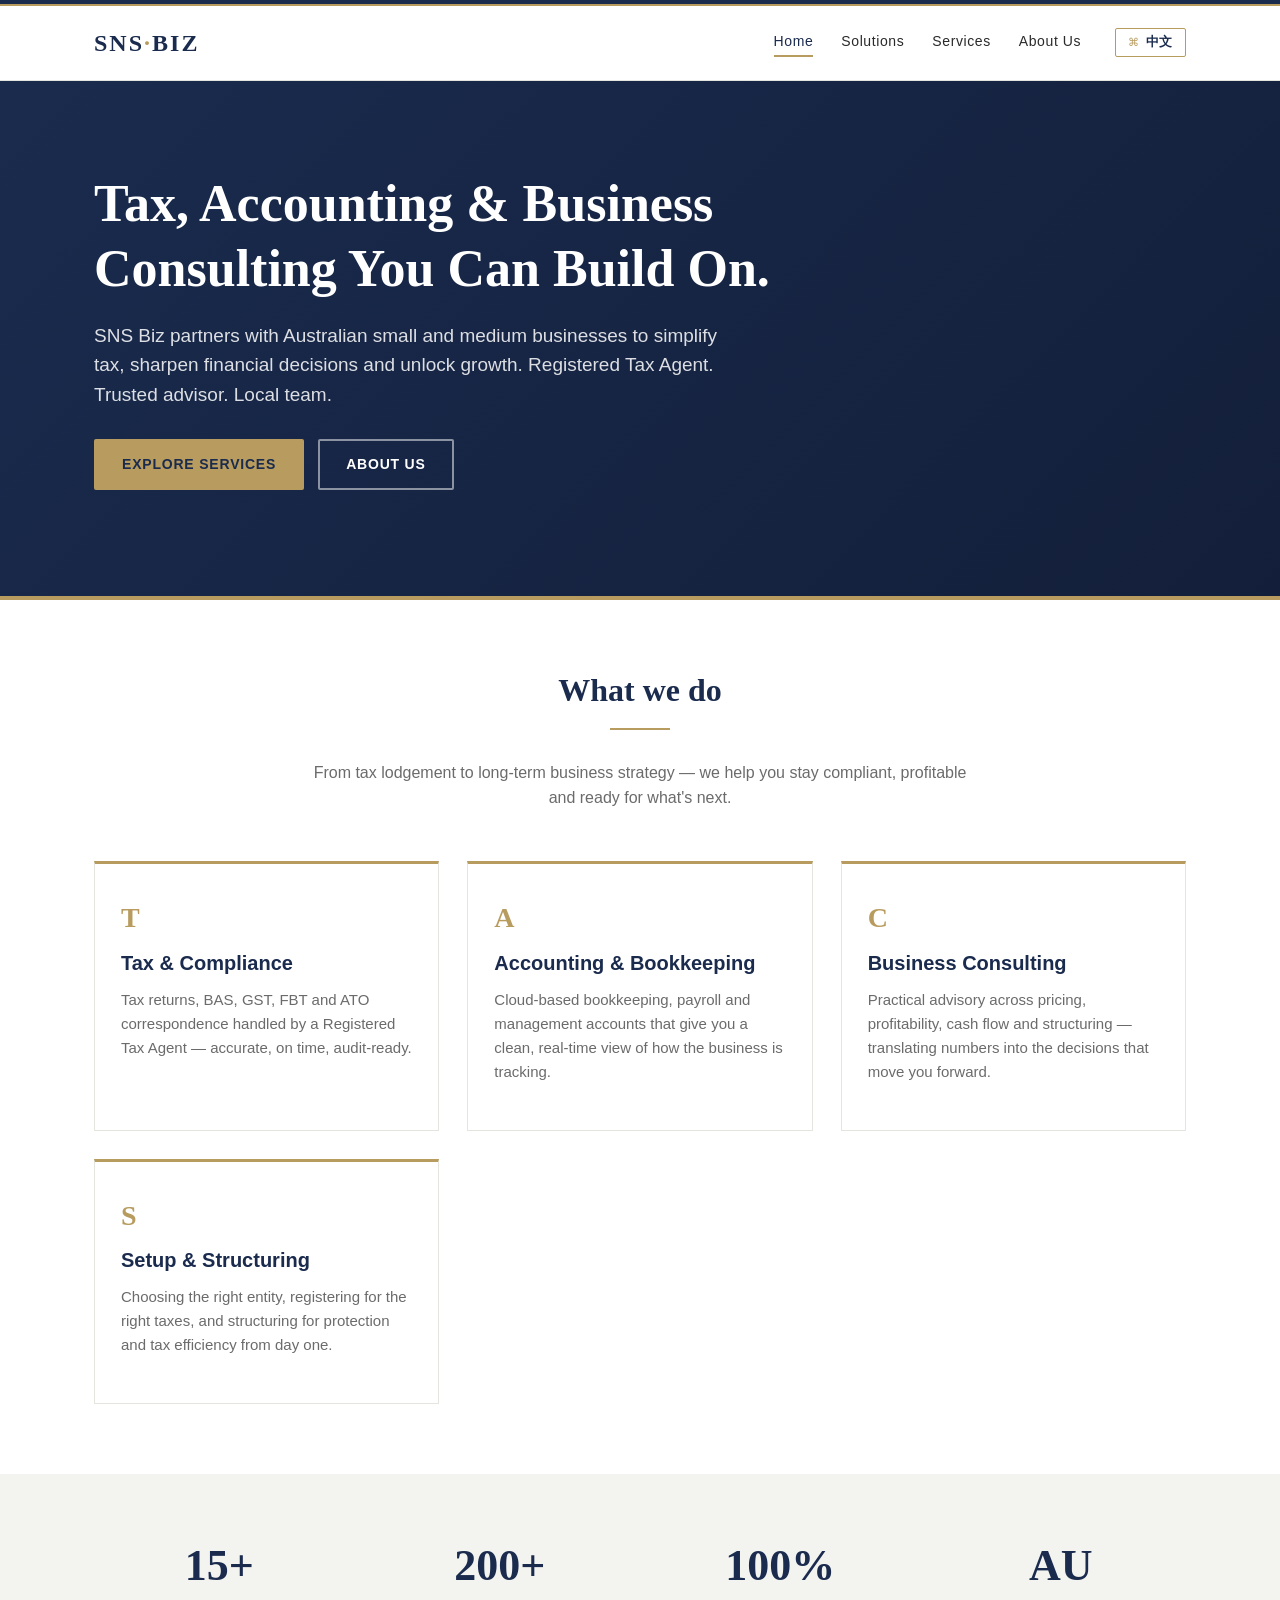
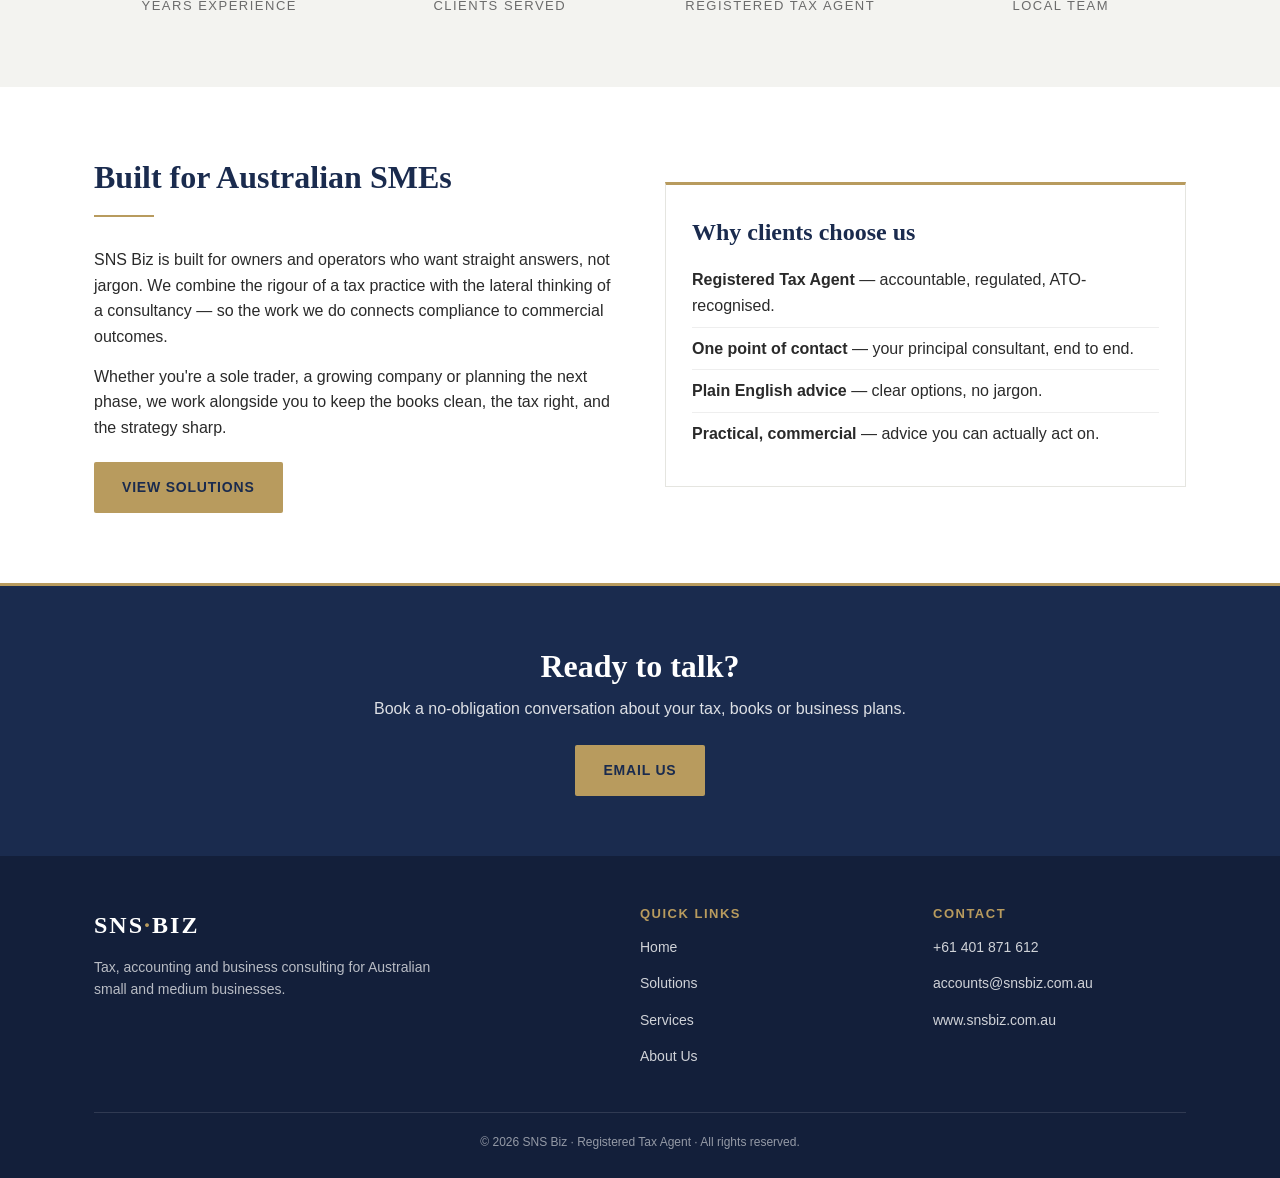
==== index.html @ d444dbba "Add files via upload" ====
<!DOCTYPE html>
<html lang="en">
<head>
<meta charset="UTF-8">
<meta name="viewport" content="width=device-width, initial-scale=1.0">
<title data-i18n-title="home.title">SNS Biz — Tax & Business Consulting</title>
<meta name="description" content="SNS Biz delivers tax, accounting and business consulting services to Australian small and medium businesses.">
<link rel="stylesheet" href="styles.css">
</head>
<body>

<header class="site-header">
  <div class="container">
    <a href="index.html" class="brand">SNS<span class="dot">·</span>BIZ</a>
    <nav>
      <ul>
        <li><a href="index.html" class="active" data-i18n="nav.home">Home</a></li>
        <li><a href="solutions.html" data-i18n="nav.solutions">Solutions</a></li>
        <li><a href="services.html" data-i18n="nav.services">Services</a></li>
        <li><a href="about.html" data-i18n="nav.about">About Us</a></li>
        <li class="lang-item"><button type="button" class="lang-toggle" data-i18n="lang.toggle">中文</button></li>
      </ul>
    </nav>
  </div>
</header>

<section class="hero">
  <div class="container">
    <h1 data-i18n="home.hero.h1">Tax, Accounting &amp; Business Consulting You Can Build On.</h1>
    <p class="lede" data-i18n="home.hero.lede">SNS Biz partners with Australian small and medium businesses to simplify tax, sharpen financial decisions and unlock growth. Registered Tax Agent. Trusted advisor. Local team.</p>
    <div class="actions">
      <a href="services.html" class="btn btn-primary" data-i18n="home.hero.btn1">Explore Services</a>
      <a href="about.html" class="btn btn-outline" data-i18n="home.hero.btn2">About Us</a>
    </div>
  </div>
</section>

<section>
  <div class="container">
    <h2 class="section-title" data-i18n="home.what.title">What we do</h2>
    <div class="section-divider"></div>
    <p class="section-sub" data-i18n="home.what.sub">From tax lodgement to long-term business strategy — we help you stay compliant, profitable and ready for what's next.</p>

    <div class="cards">
      <div class="card">
        <div class="icon">T</div>
        <h3 data-i18n="home.card1.title">Tax &amp; Compliance</h3>
        <p data-i18n="home.card1.body">Tax returns, BAS, GST, FBT and ATO correspondence handled by a Registered Tax Agent — accurate, on time, audit-ready.</p>
      </div>
      <div class="card">
        <div class="icon">A</div>
        <h3 data-i18n="home.card2.title">Accounting &amp; Bookkeeping</h3>
        <p data-i18n="home.card2.body">Cloud-based bookkeeping, payroll and management accounts that give you a clean, real-time view of how the business is tracking.</p>
      </div>
      <div class="card">
        <div class="icon">C</div>
        <h3 data-i18n="home.card3.title">Business Consulting</h3>
        <p data-i18n="home.card3.body">Practical advisory across pricing, profitability, cash flow and structuring — translating numbers into the decisions that move you forward.</p>
      </div>
      <div class="card">
        <div class="icon">S</div>
        <h3 data-i18n="home.card4.title">Setup &amp; Structuring</h3>
        <p data-i18n="home.card4.body">Choosing the right entity, registering for the right taxes, and structuring for protection and tax efficiency from day one.</p>
      </div>
    </div>
  </div>
</section>

<section class="stats">
  <div class="container">
    <div class="row">
      <div class="stat"><div class="num">15+</div><span class="label" data-i18n="home.stats.years">Years Experience</span></div>
      <div class="stat"><div class="num">200+</div><span class="label" data-i18n="home.stats.clients">Clients Served</span></div>
      <div class="stat"><div class="num">100%</div><span class="label" data-i18n="home.stats.agent">Registered Tax Agent</span></div>
      <div class="stat"><div class="num">AU</div><span class="label" data-i18n="home.stats.local">Local Team</span></div>
    </div>
  </div>
</section>

<section>
  <div class="container two-col">
    <div>
      <h2 data-i18n="home.builtfor.title">Built for Australian SMEs</h2>
      <div class="section-divider" style="margin-left:0;margin-right:auto"></div>
      <p data-i18n="home.builtfor.body">SNS Biz is built for owners and operators who want straight answers, not jargon. We combine the rigour of a tax practice with the lateral thinking of a consultancy — so the work we do connects compliance to commercial outcomes.</p>
      <p data-i18n="home.builtfor.body2">Whether you're a sole trader, a growing company or planning the next phase, we work alongside you to keep the books clean, the tax right, and the strategy sharp.</p>
      <a href="solutions.html" class="btn btn-primary" style="margin-top:8px" data-i18n="home.builtfor.btn">View Solutions</a>
    </div>
    <div>
      <div class="card" style="border-top-color: var(--gold)">
        <h3 style="font-family:'Times New Roman',Georgia,serif;font-size:24px;color:var(--navy)" data-i18n="home.why.title">Why clients choose us</h3>
        <ul style="list-style:none;padding:0;margin-top:12px">
          <li style="padding:8px 0;border-bottom:1px solid #eee" data-i18n="home.why.li1"><strong>Registered Tax Agent</strong> — accountable, regulated, ATO-recognised.</li>
          <li style="padding:8px 0;border-bottom:1px solid #eee" data-i18n="home.why.li2"><strong>One point of contact</strong> — your principal consultant, end to end.</li>
          <li style="padding:8px 0;border-bottom:1px solid #eee" data-i18n="home.why.li3"><strong>Plain English advice</strong> — clear options, no jargon.</li>
          <li style="padding:8px 0" data-i18n="home.why.li4"><strong>Practical, commercial</strong> — advice you can actually act on.</li>
        </ul>
      </div>
    </div>
  </div>
</section>

<section class="cta">
  <div class="container">
    <h2 data-i18n="home.cta.title">Ready to talk?</h2>
    <p data-i18n="home.cta.body">Book a no-obligation conversation about your tax, books or business plans.</p>
    <a href="mailto:accounts@snsbiz.com.au" class="btn btn-primary" data-i18n="home.cta.btn">Email Us</a>
  </div>
</section>

<footer>
  <div class="container">
    <div class="row">
      <div>
        <span class="brand">SNS<span style="color:var(--gold)">·</span>BIZ</span>
        <p style="color:rgba(255,255,255,0.7);font-size:14px;max-width:340px" data-i18n="footer.about">Tax, accounting and business consulting for Australian small and medium businesses.</p>
      </div>
      <div>
        <h4 data-i18n="footer.quicklinks">Quick Links</h4>
        <p><a href="index.html" data-i18n="nav.home">Home</a></p>
        <p><a href="solutions.html" data-i18n="nav.solutions">Solutions</a></p>
        <p><a href="services.html" data-i18n="nav.services">Services</a></p>
        <p><a href="about.html" data-i18n="nav.about">About Us</a></p>
      </div>
      <div>
        <h4 data-i18n="footer.contact">Contact</h4>
        <p><a href="tel:+61401871612">+61 401 871 612</a></p>
        <p><a href="mailto:accounts@snsbiz.com.au">accounts@snsbiz.com.au</a></p>
        <p><a href="https://www.snsbiz.com.au">www.snsbiz.com.au</a></p>
      </div>
    </div>
    <div class="legal" data-i18n="footer.legal">© <span id="year"></span> SNS Biz · Registered Tax Agent · All rights reserved.</div>
  </div>
</footer>
<script src="i18n.js"></script>

</body>
</html>
---- styles.css ----
/* SNS Biz — shared styles */
:root {
  --navy: #1a2b4e;
  --navy-dark: #131f3a;
  --gold: #b89b5e;
  --gold-light: #d4ba81;
  --body: #2a2a2a;
  --grey: #6b6b6b;
  --grey-light: #f3f3f0;
  --white: #ffffff;
  --max-width: 1140px;
}

* { box-sizing: border-box; margin: 0; padding: 0; }

html { scroll-behavior: smooth; }
body {
  font-family: 'Helvetica Neue', Helvetica, Arial, sans-serif;
  color: var(--body);
  line-height: 1.6;
  background: var(--white);
}

a { color: var(--navy); text-decoration: none; transition: color 0.2s; }
a:hover { color: var(--gold); }

img { max-width: 100%; display: block; }

h1, h2, h3, h4 {
  font-family: 'Times New Roman', Georgia, serif;
  color: var(--navy);
  font-weight: 700;
  line-height: 1.25;
}

h1 { font-size: 44px; margin-bottom: 16px; }
h2 { font-size: 32px; margin-bottom: 14px; }
h3 { font-size: 20px; margin-bottom: 10px; font-family: 'Helvetica Neue', Helvetica, Arial, sans-serif; }
h4 { font-size: 16px; margin-bottom: 8px; font-family: 'Helvetica Neue', Helvetica, Arial, sans-serif; }

p { margin-bottom: 14px; color: var(--body); }

.container { max-width: var(--max-width); margin: 0 auto; padding: 0 24px; }

/* ===== Header ===== */
.site-header {
  background: var(--white);
  border-top: 4px solid var(--navy);
  border-bottom: 1px solid #e5e5e0;
  position: sticky;
  top: 0;
  z-index: 100;
}
.site-header::before {
  content: '';
  display: block;
  height: 1.5px;
  background: var(--gold);
}
.site-header .container {
  display: flex;
  justify-content: space-between;
  align-items: center;
  padding-top: 18px;
  padding-bottom: 18px;
}
.brand {
  font-family: 'Times New Roman', Georgia, serif;
  font-size: 24px;
  font-weight: 700;
  color: var(--navy);
  letter-spacing: 2px;
  text-transform: uppercase;
}
.brand .dot { color: var(--gold); }
nav ul { list-style: none; display: flex; gap: 28px; }
nav a {
  color: var(--body);
  font-size: 14px;
  font-weight: 500;
  letter-spacing: 0.6px;
  padding: 6px 0;
  border-bottom: 2px solid transparent;
}
nav a:hover, nav a.active {
  color: var(--navy);
  border-bottom-color: var(--gold);
}

/* Language toggle button */
.lang-toggle {
  display: inline-flex;
  align-items: center;
  gap: 6px;
  padding: 5px 12px;
  font-size: 12.5px;
  font-weight: 600;
  letter-spacing: 0.6px;
  color: var(--navy);
  background: transparent;
  border: 1px solid var(--gold);
  border-radius: 2px;
  cursor: pointer;
  transition: background 0.2s, color 0.2s;
  font-family: inherit;
}
.lang-toggle::before {
  content: '⌘';
  font-size: 11px;
  color: var(--gold);
  font-weight: 400;
}
.lang-toggle:hover {
  background: var(--gold);
  color: var(--navy);
}
.lang-toggle:hover::before { color: var(--navy); }
nav ul li.lang-item { margin-left: 6px; }

/* Chinese typography overrides */
body[data-lang="zh"] {
  font-family: 'PingFang SC', 'Hiragino Sans GB', 'Microsoft YaHei', '微软雅黑',
               'Source Han Sans CN', 'Noto Sans SC', sans-serif;
}
body[data-lang="zh"] h1,
body[data-lang="zh"] h2,
body[data-lang="zh"] h3,
body[data-lang="zh"] h4,
body[data-lang="zh"] .brand,
body[data-lang="zh"] .stat .num,
body[data-lang="zh"] .team-card h3,
body[data-lang="zh"] .svc-row h3 {
  font-family: 'PingFang SC', 'Hiragino Sans GB', 'Microsoft YaHei', '微软雅黑',
               'Source Han Sans CN', 'Noto Sans SC', sans-serif;
  letter-spacing: 1px;
}
body[data-lang="zh"] .brand { letter-spacing: 3px; }
body[data-lang="zh"] nav a { letter-spacing: 0.4px; }
body[data-lang="zh"] .btn { letter-spacing: 1px; }
body[data-lang="zh"] .hero h1 { font-size: 44px; }
body[data-lang="zh"] .stat .label { letter-spacing: 0.6px; }

/* ===== Hero / Page Header ===== */
.hero {
  background: linear-gradient(135deg, var(--navy) 0%, var(--navy-dark) 100%);
  color: var(--white);
  padding: 90px 0 110px;
  position: relative;
  overflow: hidden;
}
.hero::after {
  content: '';
  position: absolute;
  bottom: 0; left: 0; right: 0;
  height: 4px;
  background: var(--gold);
}
.hero h1 {
  color: var(--white);
  font-size: 52px;
  max-width: 720px;
  margin-bottom: 20px;
}
.hero .lede {
  font-size: 19px;
  color: rgba(255,255,255,0.85);
  max-width: 640px;
  margin-bottom: 30px;
  line-height: 1.55;
}
.hero .actions { display: flex; gap: 14px; flex-wrap: wrap; }

.page-header {
  background: var(--grey-light);
  padding: 60px 0 50px;
  border-bottom: 3px solid var(--gold);
}
.page-header h1 { margin-bottom: 8px; }
.page-header p { color: var(--grey); font-size: 17px; max-width: 720px; }

/* ===== Buttons ===== */
.btn {
  display: inline-block;
  padding: 12px 26px;
  font-size: 14px;
  font-weight: 600;
  letter-spacing: 0.8px;
  text-transform: uppercase;
  border: 2px solid transparent;
  border-radius: 2px;
  transition: all 0.2s;
  cursor: pointer;
}
.btn-primary { background: var(--gold); color: var(--navy); }
.btn-primary:hover { background: var(--gold-light); color: var(--navy); }
.btn-outline { background: transparent; color: var(--white); border-color: rgba(255,255,255,0.5); }
.btn-outline:hover { border-color: var(--gold); color: var(--gold); }

/* ===== Sections ===== */
section { padding: 70px 0; }
.section-title {
  text-align: center;
  margin-bottom: 14px;
}
.section-sub {
  text-align: center;
  color: var(--grey);
  max-width: 680px;
  margin: 0 auto 50px;
  font-size: 16px;
}
.section-divider {
  width: 60px;
  height: 2px;
  background: var(--gold);
  margin: 18px auto 30px;
}

/* ===== Cards ===== */
.cards {
  display: grid;
  grid-template-columns: repeat(auto-fit, minmax(260px, 1fr));
  gap: 28px;
}
.card {
  background: var(--white);
  border: 1px solid #e5e5e0;
  border-top: 3px solid var(--gold);
  padding: 32px 26px;
  transition: transform 0.2s, box-shadow 0.2s;
}
.card:hover {
  transform: translateY(-3px);
  box-shadow: 0 12px 28px rgba(20,35,70,0.10);
}
.card .icon {
  font-family: 'Times New Roman', Georgia, serif;
  color: var(--gold);
  font-size: 28px;
  font-weight: 700;
  margin-bottom: 10px;
}
.card h3 { color: var(--navy); margin-bottom: 12px; }
.card p { color: var(--grey); font-size: 15px; }

/* ===== Two-column ===== */
.two-col {
  display: grid;
  grid-template-columns: 1fr 1fr;
  gap: 50px;
  align-items: center;
}
@media (max-width: 768px) {
  .two-col { grid-template-columns: 1fr; }
}

/* ===== Stats / strip ===== */
.stats {
  background: var(--grey-light);
}
.stats .row {
  display: grid;
  grid-template-columns: repeat(auto-fit, minmax(180px, 1fr));
  gap: 30px;
  text-align: center;
}
.stat .num {
  font-family: 'Times New Roman', Georgia, serif;
  font-size: 44px;
  color: var(--navy);
  font-weight: 700;
  line-height: 1;
}
.stat .label {
  display: block;
  color: var(--grey);
  font-size: 13px;
  letter-spacing: 1.5px;
  text-transform: uppercase;
  margin-top: 8px;
}

/* ===== Service list (Services page) ===== */
.svc-row {
  display: grid;
  grid-template-columns: 220px 1fr;
  gap: 40px;
  padding: 36px 0;
  border-bottom: 1px solid #e5e5e0;
}
.svc-row:last-child { border-bottom: none; }
.svc-row h3 {
  font-family: 'Times New Roman', Georgia, serif;
  color: var(--navy);
  font-size: 22px;
  position: relative;
  padding-left: 14px;
}
.svc-row h3::before {
  content: '';
  position: absolute;
  left: 0; top: 6px; bottom: 6px;
  width: 3px;
  background: var(--gold);
}
.svc-row ul { list-style: none; padding-left: 0; }
.svc-row li {
  position: relative;
  padding-left: 22px;
  margin-bottom: 8px;
  color: var(--body);
  font-size: 15px;
}
.svc-row li::before {
  content: '·';
  position: absolute;
  left: 6px; top: -3px;
  color: var(--gold);
  font-size: 22px;
  line-height: 1;
}
@media (max-width: 768px) {
  .svc-row { grid-template-columns: 1fr; gap: 14px; }
}

/* ===== About page ===== */
.team-card {
  background: var(--white);
  border: 1px solid #e5e5e0;
  border-left: 4px solid var(--gold);
  padding: 30px;
  max-width: 560px;
}
.team-card .role {
  color: var(--gold);
  font-size: 13px;
  letter-spacing: 1.5px;
  text-transform: uppercase;
  margin-bottom: 6px;
}
.team-card h3 {
  font-family: 'Times New Roman', Georgia, serif;
  font-size: 26px;
  color: var(--navy);
  margin-bottom: 14px;
}

/* ===== CTA strip ===== */
.cta {
  background: var(--navy);
  color: var(--white);
  text-align: center;
  padding: 60px 0;
  border-top: 3px solid var(--gold);
}
.cta h2 { color: var(--white); margin-bottom: 10px; }
.cta p { color: rgba(255,255,255,0.85); margin-bottom: 24px; }

/* ===== Footer ===== */
footer {
  background: var(--navy-dark);
  color: rgba(255,255,255,0.75);
  padding: 50px 0 26px;
  font-size: 14px;
}
footer .row {
  display: grid;
  grid-template-columns: 2fr 1fr 1fr;
  gap: 40px;
  padding-bottom: 30px;
  border-bottom: 1px solid rgba(255,255,255,0.12);
}
footer h4 {
  color: var(--gold);
  font-family: 'Helvetica Neue', Helvetica, Arial, sans-serif;
  font-size: 13px;
  letter-spacing: 1.5px;
  text-transform: uppercase;
  margin-bottom: 14px;
}
footer a { color: rgba(255,255,255,0.8); }
footer a:hover { color: var(--gold); }
footer .brand { color: var(--white); margin-bottom: 12px; display: block; }
footer .legal {
  text-align: center;
  padding-top: 20px;
  font-size: 12px;
  color: rgba(255,255,255,0.55);
}
@media (max-width: 768px) {
  footer .row { grid-template-columns: 1fr; }
  .hero h1 { font-size: 36px; }
  h1 { font-size: 32px; }
  h2 { font-size: 26px; }
}
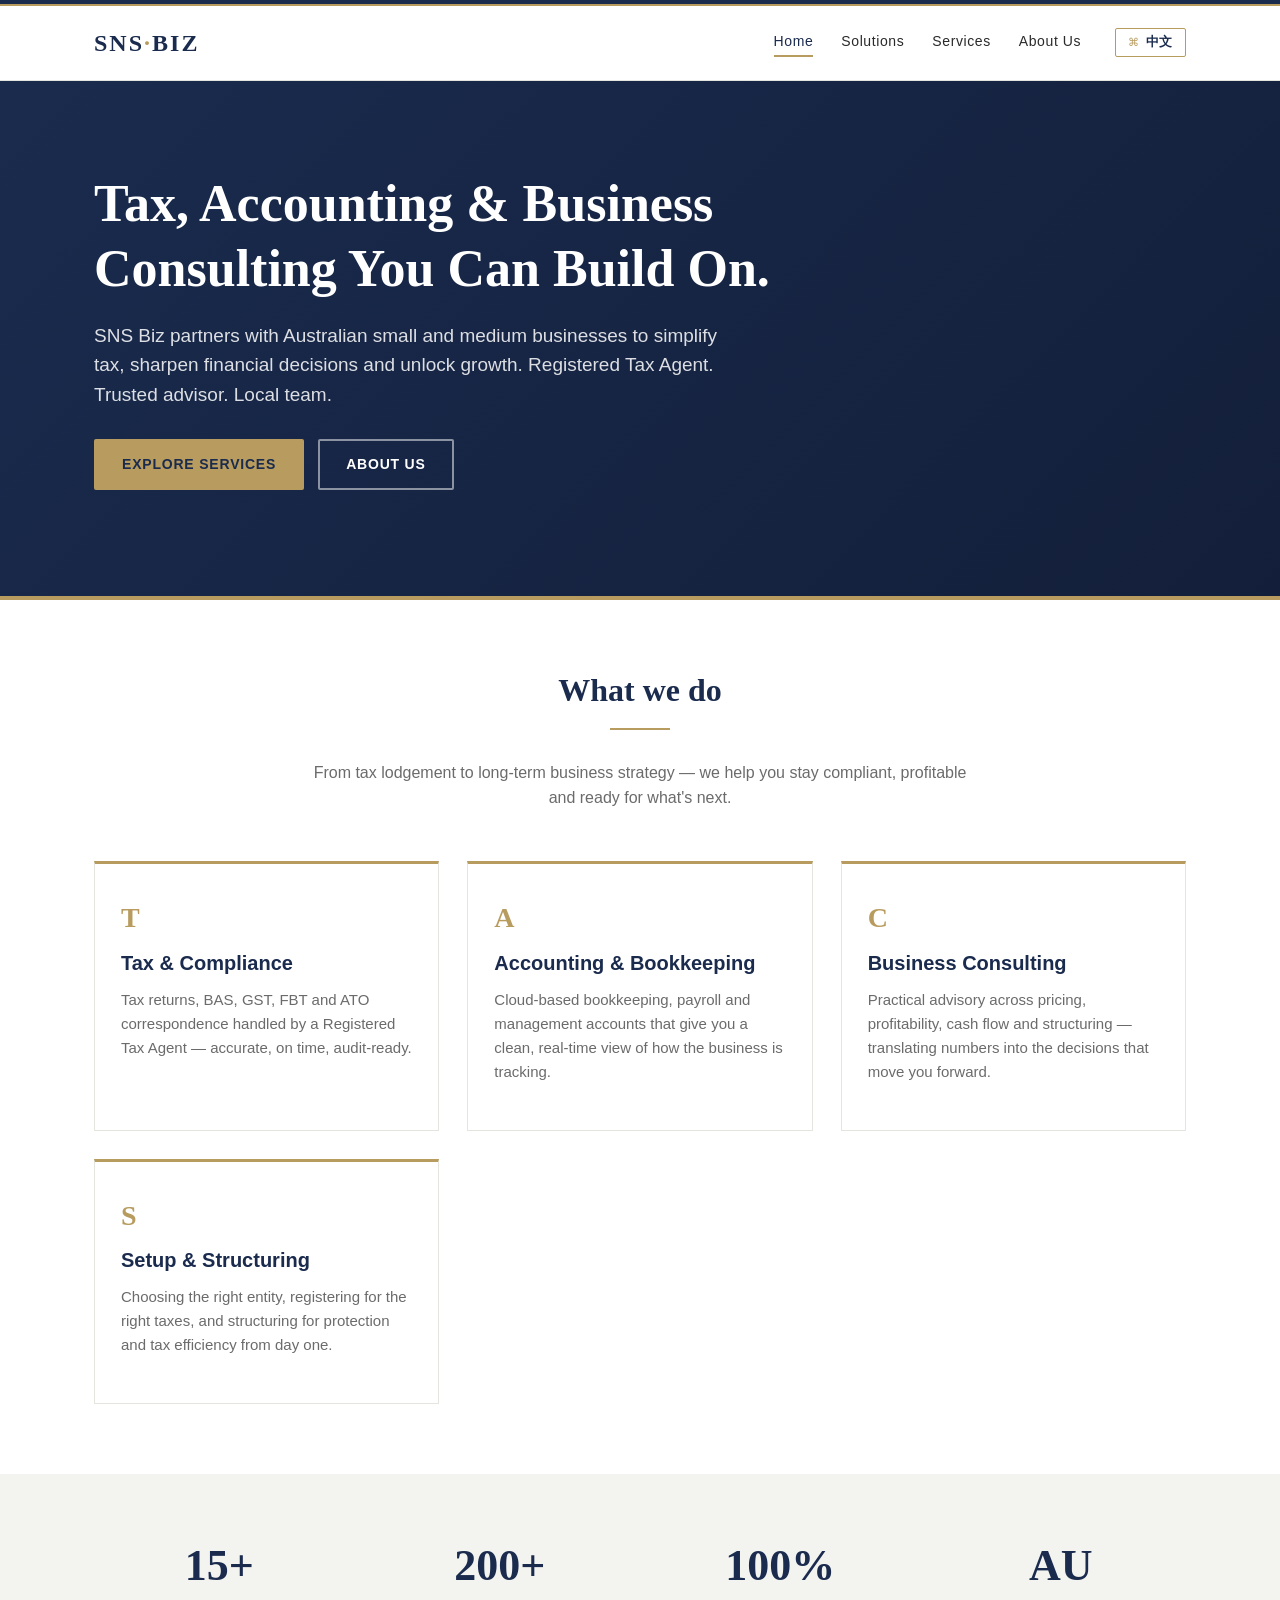
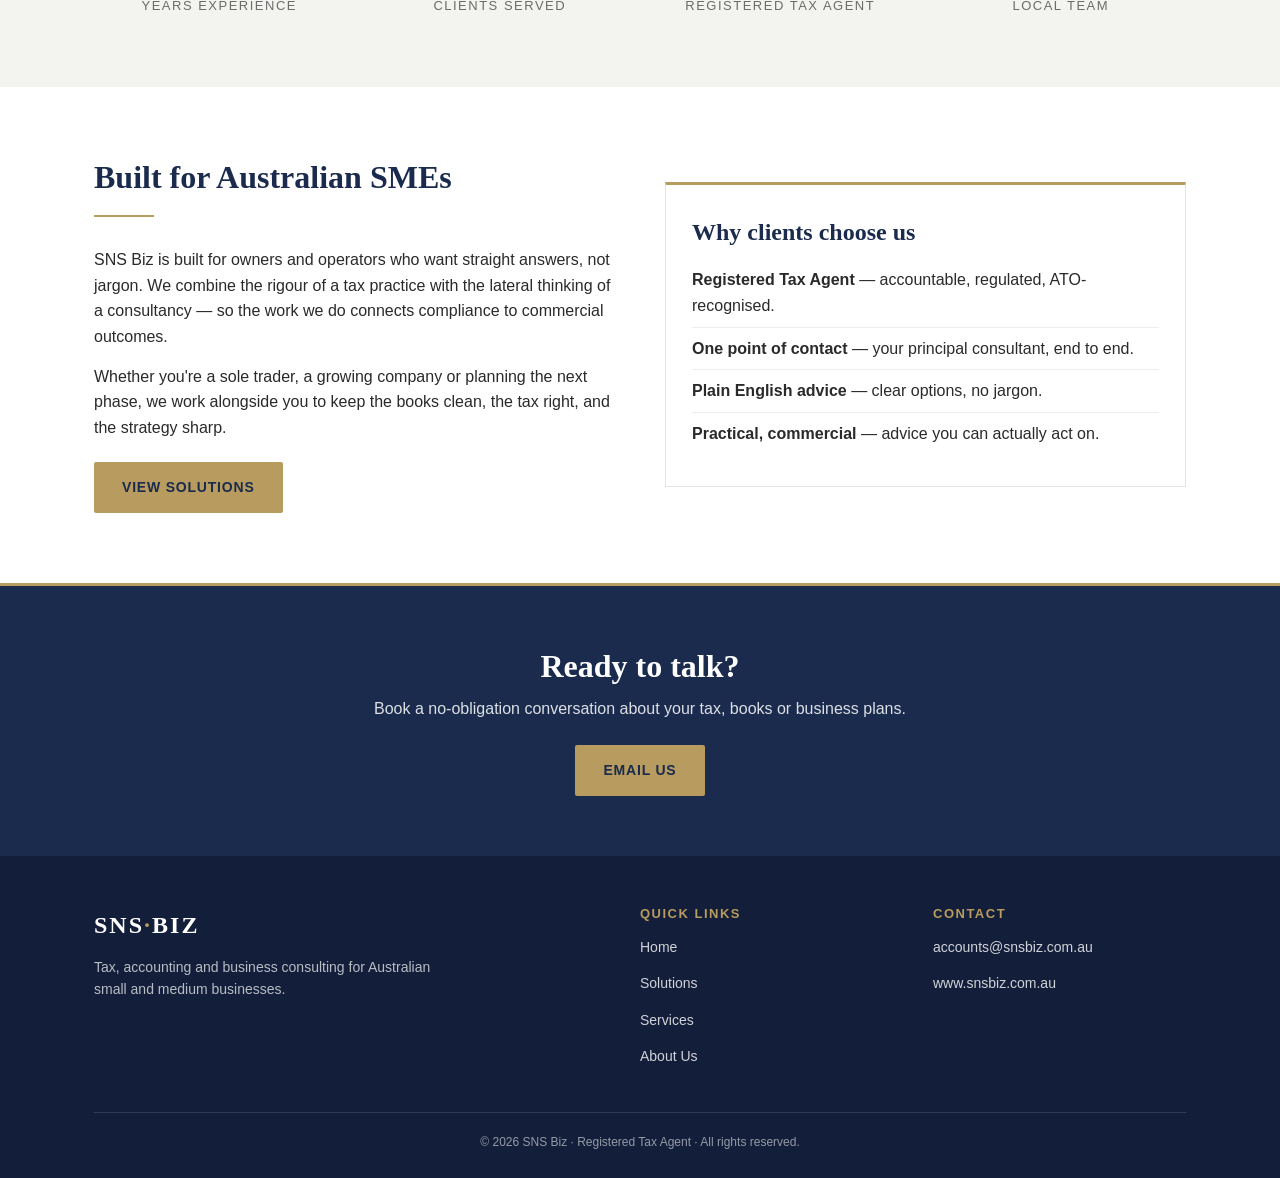
==== commit 72deb254: "feat: update" ====
--- a/index.html
+++ b/index.html
@@ -124,7 +124,6 @@
       </div>
       <div>
         <h4 data-i18n="footer.contact">Contact</h4>
-        <p><a href="tel:+61401871612">+61 401 871 612</a></p>
         <p><a href="mailto:accounts@snsbiz.com.au">accounts@snsbiz.com.au</a></p>
         <p><a href="https://www.snsbiz.com.au">www.snsbiz.com.au</a></p>
       </div>
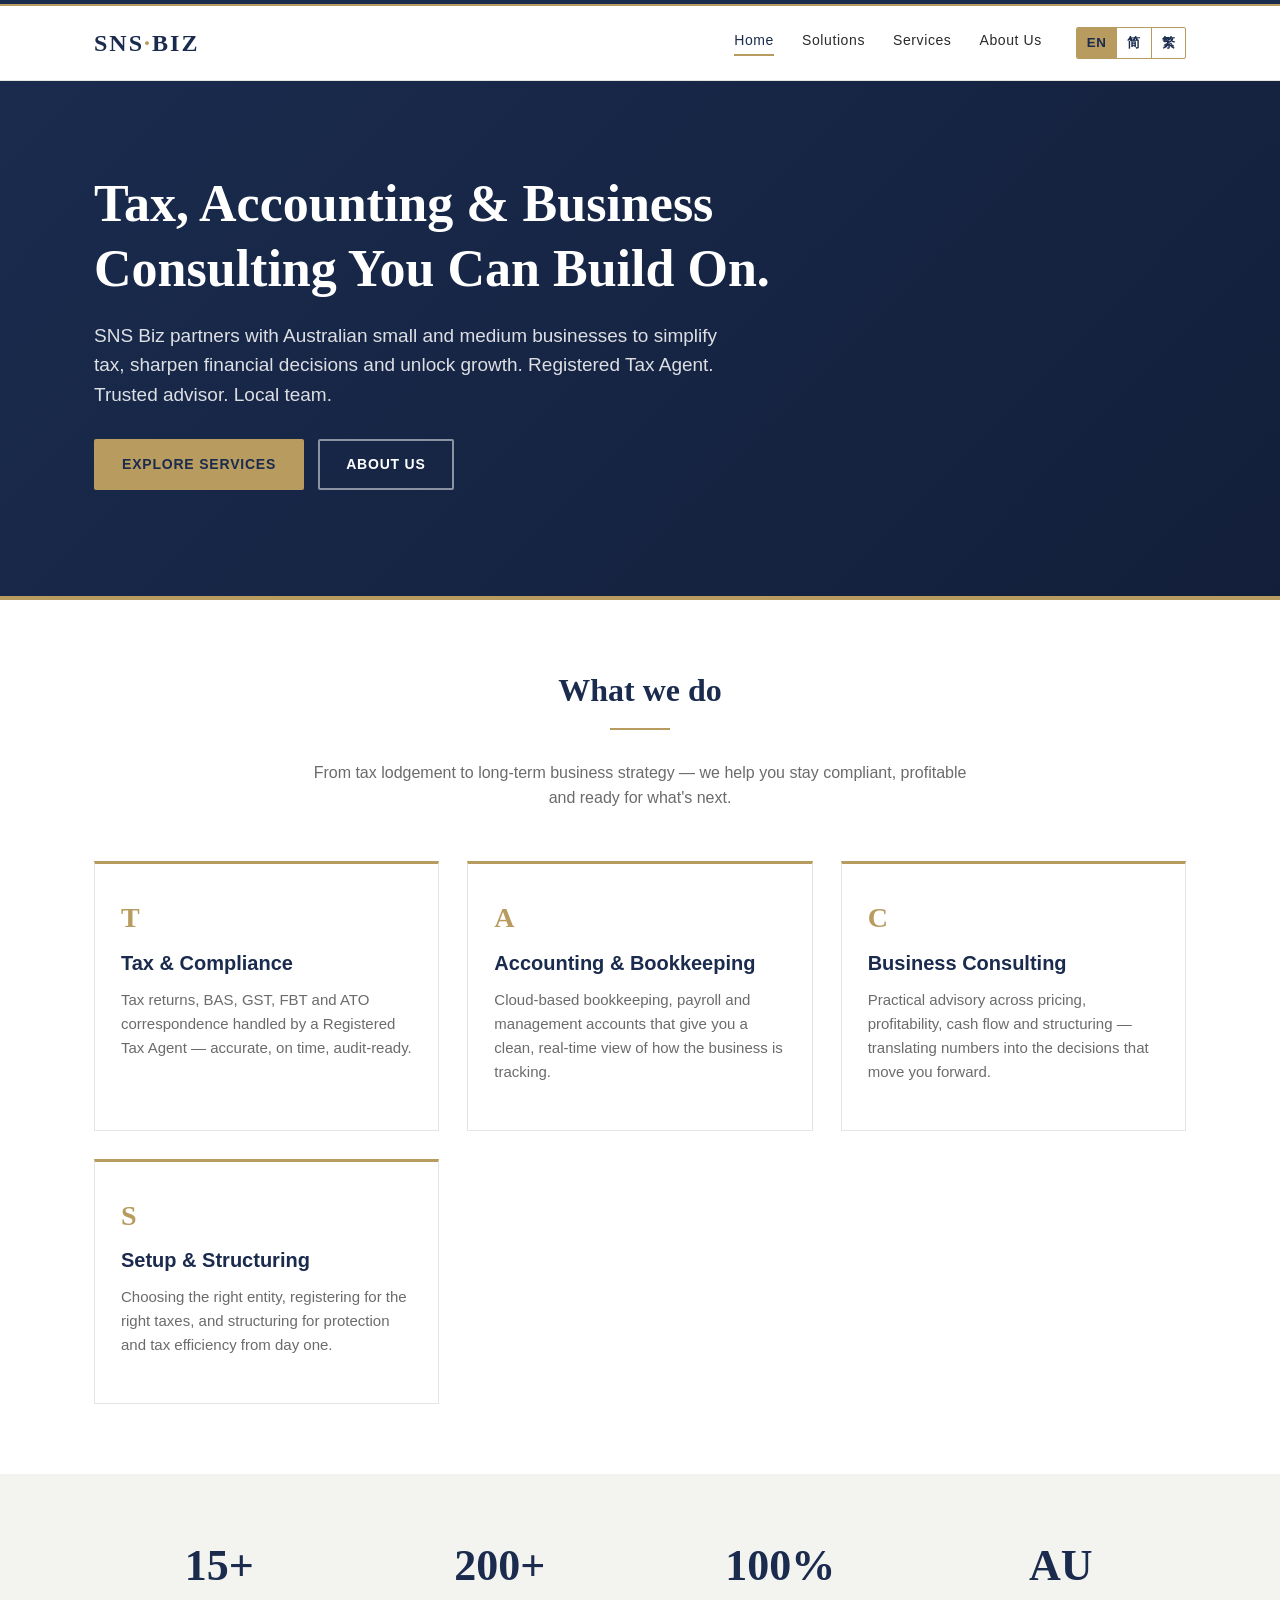
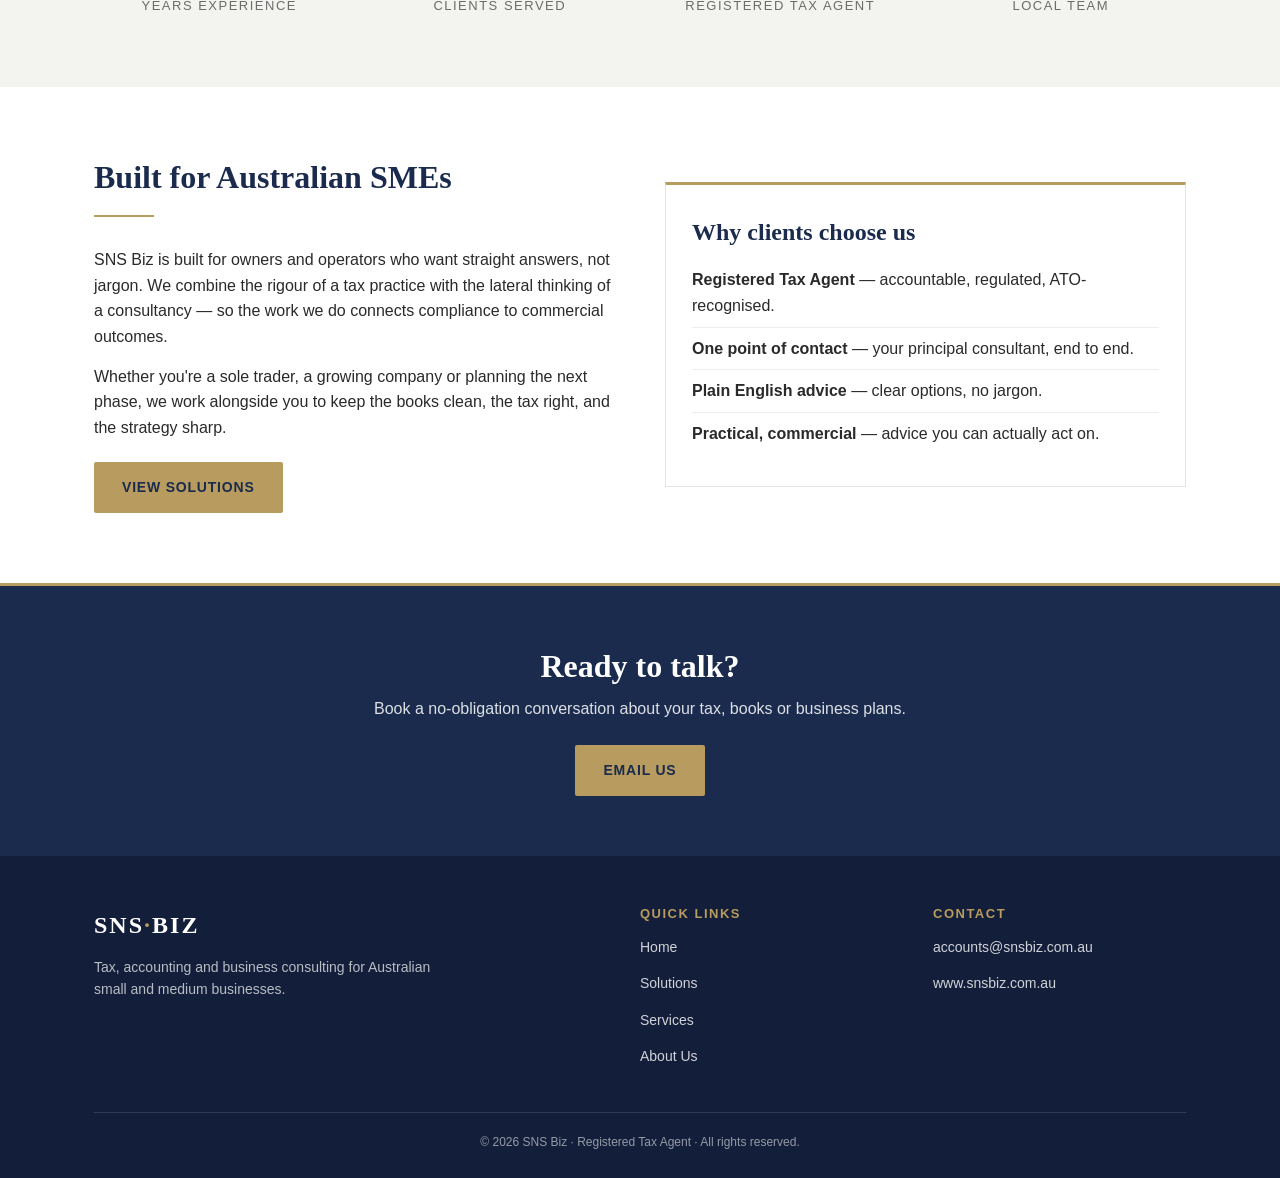
==== commit 7df10f6a: "feat: added traditional chinese" ====
--- a/index.html
+++ b/index.html
@@ -18,7 +18,13 @@
         <li><a href="solutions.html" data-i18n="nav.solutions">Solutions</a></li>
         <li><a href="services.html" data-i18n="nav.services">Services</a></li>
         <li><a href="about.html" data-i18n="nav.about">About Us</a></li>
-        <li class="lang-item"><button type="button" class="lang-toggle" data-i18n="lang.toggle">中文</button></li>
+        <li class="lang-item">
+          <div class="lang-switch" role="group" aria-label="Language">
+            <button type="button" data-lang="en">EN</button>
+            <button type="button" data-lang="zh">简</button>
+            <button type="button" data-lang="zh-TW">繁</button>
+          </div>
+        </li>
       </ul>
     </nav>
   </div>
--- a/styles.css
+++ b/styles.css
@@ -87,37 +87,43 @@
   border-bottom-color: var(--gold);
 }
 
-/* Language toggle button */
-.lang-toggle {
+/* Language switcher (EN | 简 | 繁) */
+nav ul li.lang-item { margin-left: 6px; }
+.lang-switch {
   display: inline-flex;
-  align-items: center;
-  gap: 6px;
-  padding: 5px 12px;
-  font-size: 12.5px;
-  font-weight: 600;
-  letter-spacing: 0.6px;
-  color: var(--navy);
-  background: transparent;
+  align-items: stretch;
   border: 1px solid var(--gold);
   border-radius: 2px;
+  overflow: hidden;
+  font-size: 12px;
+  line-height: 1;
+}
+.lang-switch button {
+  border: none;
+  background: transparent;
+  padding: 6px 10px;
   cursor: pointer;
+  color: var(--navy);
+  font-weight: 600;
+  font-family: 'Helvetica Neue', Helvetica, Arial,
+               'PingFang SC', 'PingFang TC', 'Microsoft YaHei', 'Microsoft JhengHei',
+               sans-serif;
+  border-right: 1px solid var(--gold);
+  letter-spacing: 0.4px;
   transition: background 0.2s, color 0.2s;
-  font-family: inherit;
-}
-.lang-toggle::before {
-  content: '⌘';
-  font-size: 11px;
-  color: var(--gold);
-  font-weight: 400;
-}
-.lang-toggle:hover {
+  min-width: 32px;
+}
+.lang-switch button:last-child { border-right: none; }
+.lang-switch button.active {
   background: var(--gold);
   color: var(--navy);
-}
-.lang-toggle:hover::before { color: var(--navy); }
-nav ul li.lang-item { margin-left: 6px; }
-
-/* Chinese typography overrides */
+  cursor: default;
+}
+.lang-switch button:hover:not(.active) {
+  background: rgba(184, 155, 94, 0.18);
+}
+
+/* Simplified Chinese typography */
 body[data-lang="zh"] {
   font-family: 'PingFang SC', 'Hiragino Sans GB', 'Microsoft YaHei', '微软雅黑',
                'Source Han Sans CN', 'Noto Sans SC', sans-serif;
@@ -134,11 +140,36 @@
                'Source Han Sans CN', 'Noto Sans SC', sans-serif;
   letter-spacing: 1px;
 }
-body[data-lang="zh"] .brand { letter-spacing: 3px; }
-body[data-lang="zh"] nav a { letter-spacing: 0.4px; }
-body[data-lang="zh"] .btn { letter-spacing: 1px; }
-body[data-lang="zh"] .hero h1 { font-size: 44px; }
-body[data-lang="zh"] .stat .label { letter-spacing: 0.6px; }
+
+/* Traditional Chinese typography */
+body[data-lang="zh-TW"] {
+  font-family: 'PingFang TC', 'Hiragino Sans CNS', 'Microsoft JhengHei', '微軟正黑體',
+               'Source Han Sans TC', 'Noto Sans TC', sans-serif;
+}
+body[data-lang="zh-TW"] h1,
+body[data-lang="zh-TW"] h2,
+body[data-lang="zh-TW"] h3,
+body[data-lang="zh-TW"] h4,
+body[data-lang="zh-TW"] .brand,
+body[data-lang="zh-TW"] .stat .num,
+body[data-lang="zh-TW"] .team-card h3,
+body[data-lang="zh-TW"] .svc-row h3 {
+  font-family: 'PingFang TC', 'Hiragino Sans CNS', 'Microsoft JhengHei', '微軟正黑體',
+               'Source Han Sans TC', 'Noto Sans TC', sans-serif;
+  letter-spacing: 1px;
+}
+
+/* Shared CJK adjustments */
+body[data-lang="zh"] .brand,
+body[data-lang="zh-TW"] .brand { letter-spacing: 3px; }
+body[data-lang="zh"] nav a,
+body[data-lang="zh-TW"] nav a { letter-spacing: 0.4px; }
+body[data-lang="zh"] .btn,
+body[data-lang="zh-TW"] .btn { letter-spacing: 1px; }
+body[data-lang="zh"] .hero h1,
+body[data-lang="zh-TW"] .hero h1 { font-size: 44px; }
+body[data-lang="zh"] .stat .label,
+body[data-lang="zh-TW"] .stat .label { letter-spacing: 0.6px; }
 
 /* ===== Hero / Page Header ===== */
 .hero {
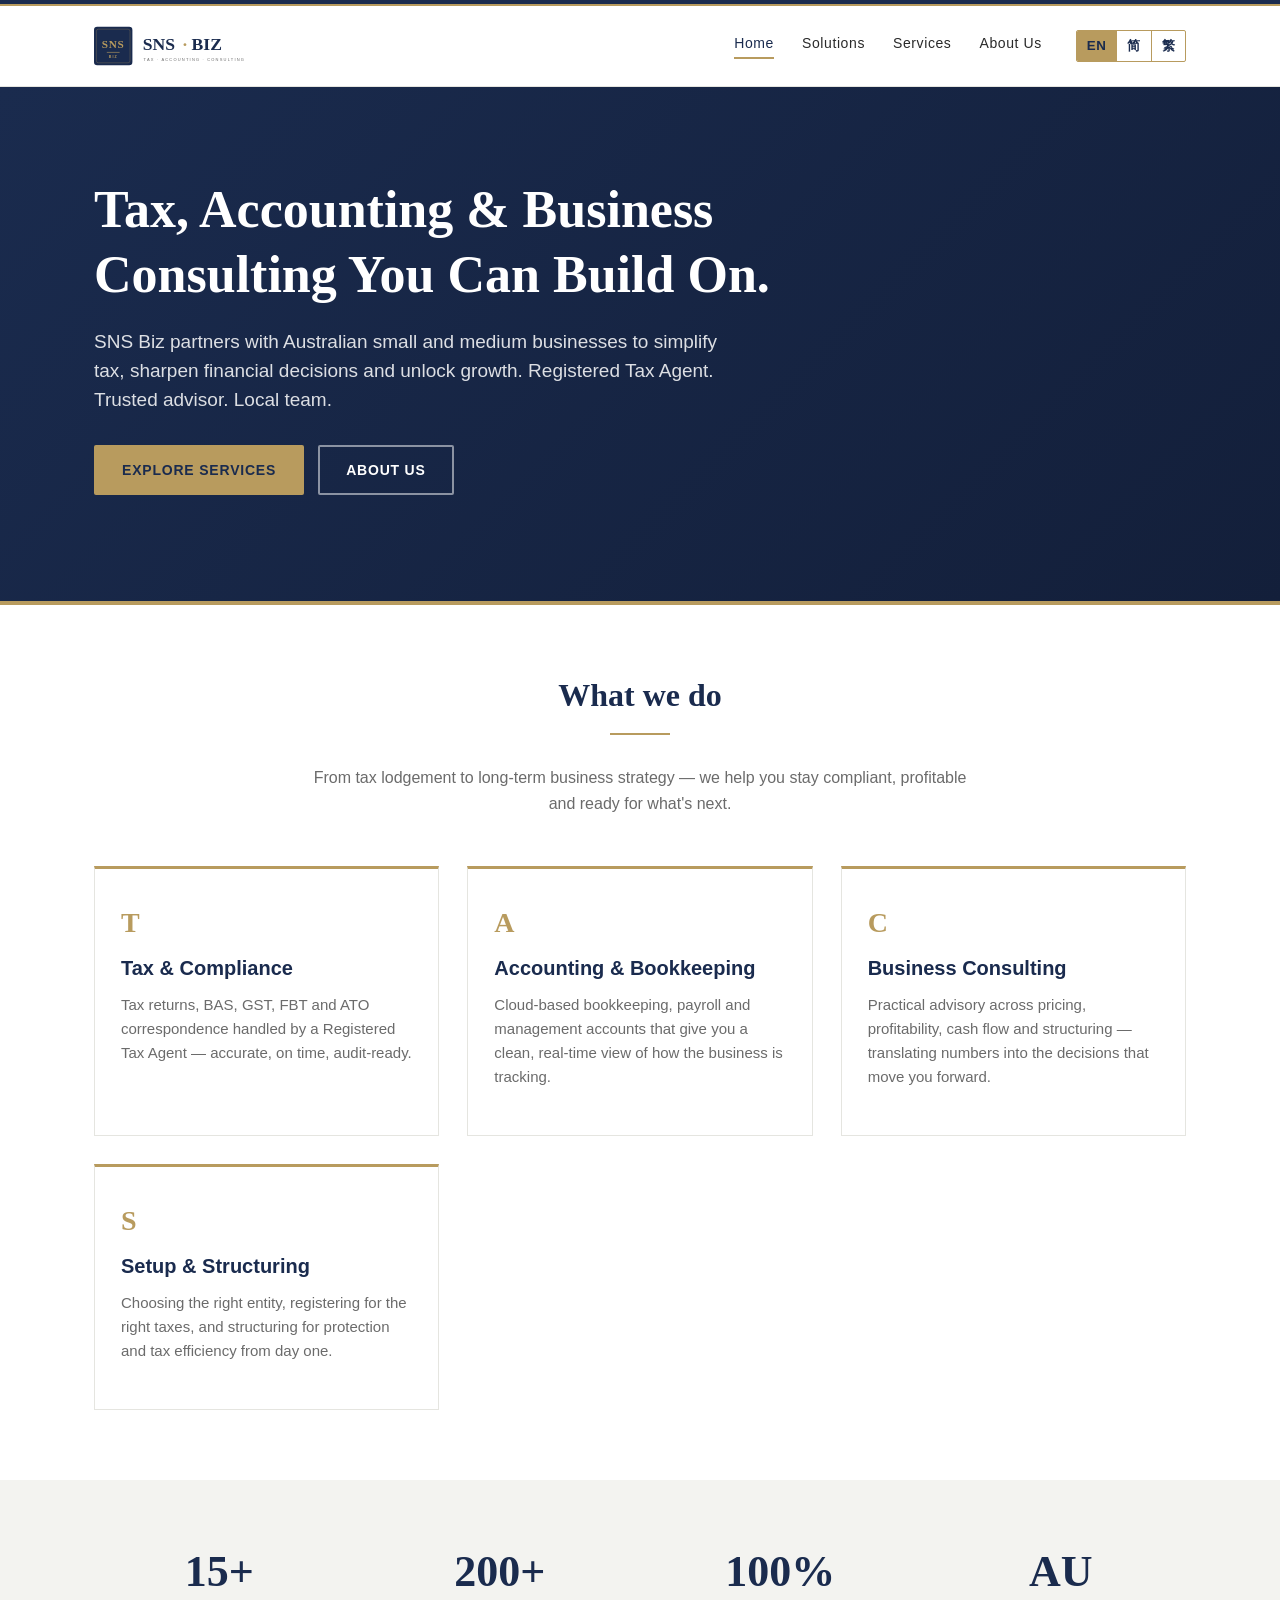
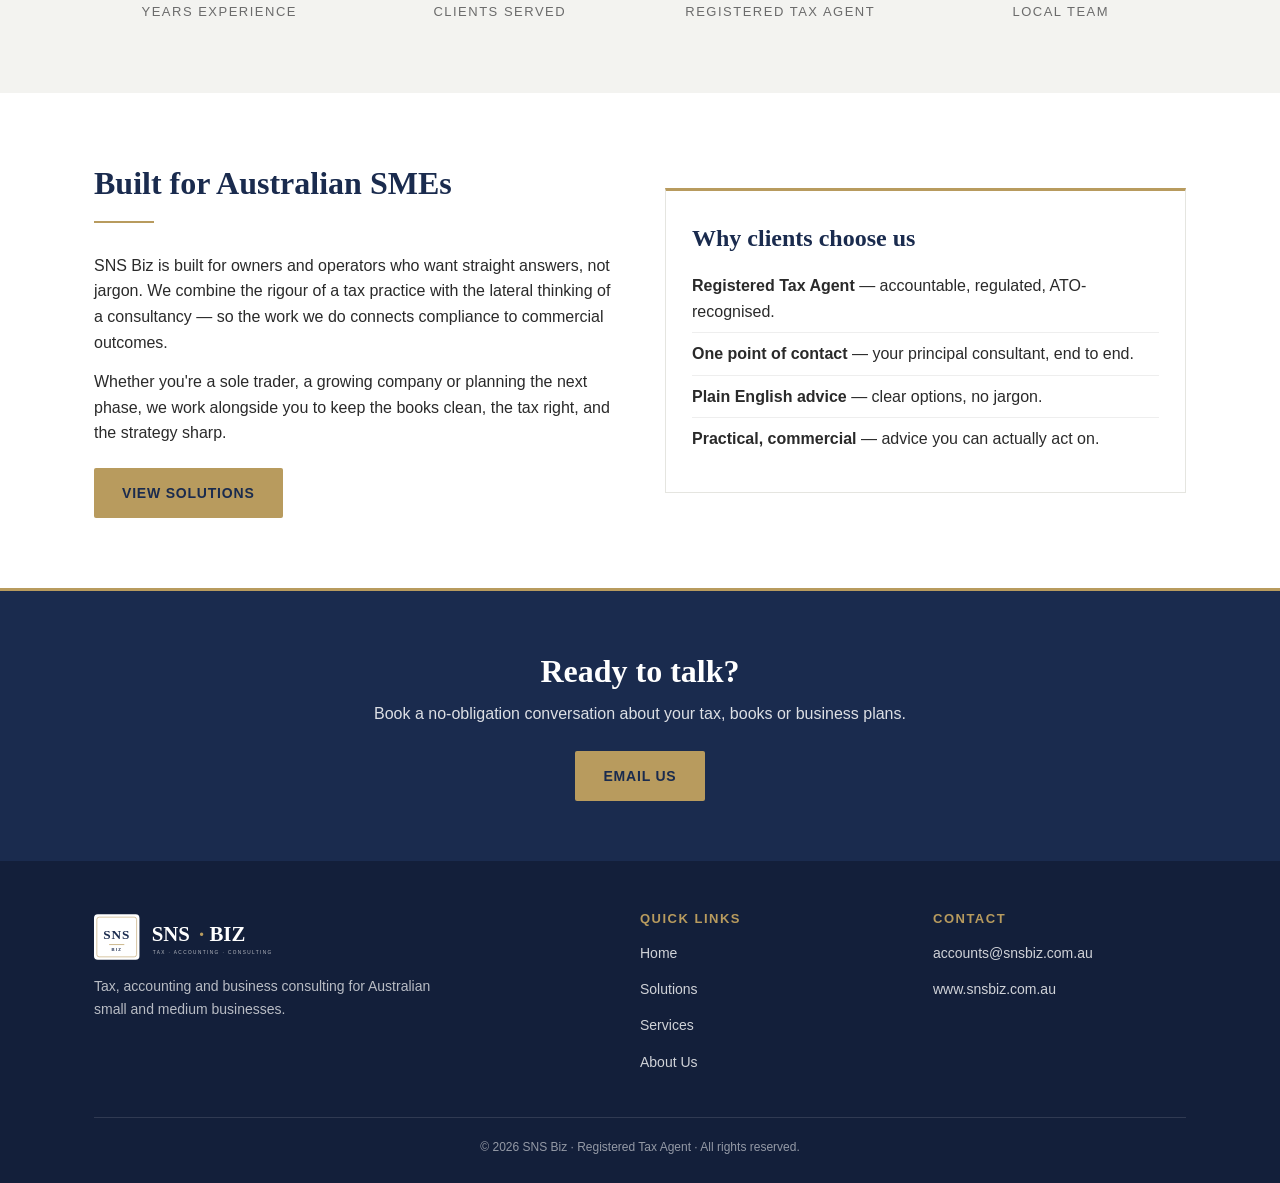
==== commit 6427ee78: "feat: add logo" ====
--- a/index.html
+++ b/index.html
@@ -5,13 +5,17 @@
 <meta name="viewport" content="width=device-width, initial-scale=1.0">
 <title data-i18n-title="home.title">SNS Biz — Tax & Business Consulting</title>
 <meta name="description" content="SNS Biz delivers tax, accounting and business consulting services to Australian small and medium businesses.">
+<link rel="icon" type="image/svg+xml" href="assets/favicon.svg">
+<link rel="icon" type="image/png" sizes="32x32" href="assets/favicon-32.png">
+<link rel="icon" type="image/png" sizes="16x16" href="assets/favicon-16.png">
+<link rel="apple-touch-icon" sizes="192x192" href="assets/logo-192.png">
 <link rel="stylesheet" href="styles.css">
 </head>
 <body>
 
 <header class="site-header">
   <div class="container">
-    <a href="index.html" class="brand">SNS<span class="dot">·</span>BIZ</a>
+    <a href="index.html" class="brand" aria-label="SNS Biz"><img src="assets/logo.svg" alt="SNS Biz"></a>
     <nav>
       <ul>
         <li><a href="index.html" class="active" data-i18n="nav.home">Home</a></li>
@@ -118,7 +122,7 @@
   <div class="container">
     <div class="row">
       <div>
-        <span class="brand">SNS<span style="color:var(--gold)">·</span>BIZ</span>
+        <a href="index.html" class="brand" aria-label="SNS Biz"><img src="assets/logo-reverse.svg" alt="SNS Biz"></a>
         <p style="color:rgba(255,255,255,0.7);font-size:14px;max-width:340px" data-i18n="footer.about">Tax, accounting and business consulting for Australian small and medium businesses.</p>
       </div>
       <div>
--- a/styles.css
+++ b/styles.css
@@ -65,6 +65,8 @@
   padding-bottom: 18px;
 }
 .brand {
+  display: inline-block;
+  line-height: 0;
   font-family: 'Times New Roman', Georgia, serif;
   font-size: 24px;
   font-weight: 700;
@@ -73,6 +75,17 @@
   text-transform: uppercase;
 }
 .brand .dot { color: var(--gold); }
+.brand img {
+  height: 44px;
+  width: auto;
+  display: block;
+}
+@media (max-width: 768px) {
+  .brand img { height: 38px; }
+}
+/* Footer brand uses the reverse logo for dark background */
+footer .brand { display: inline-block; line-height: 0; margin-bottom: 14px; }
+footer .brand img { height: 52px; width: auto; }
 nav ul { list-style: none; display: flex; gap: 28px; }
 nav a {
   color: var(--body);
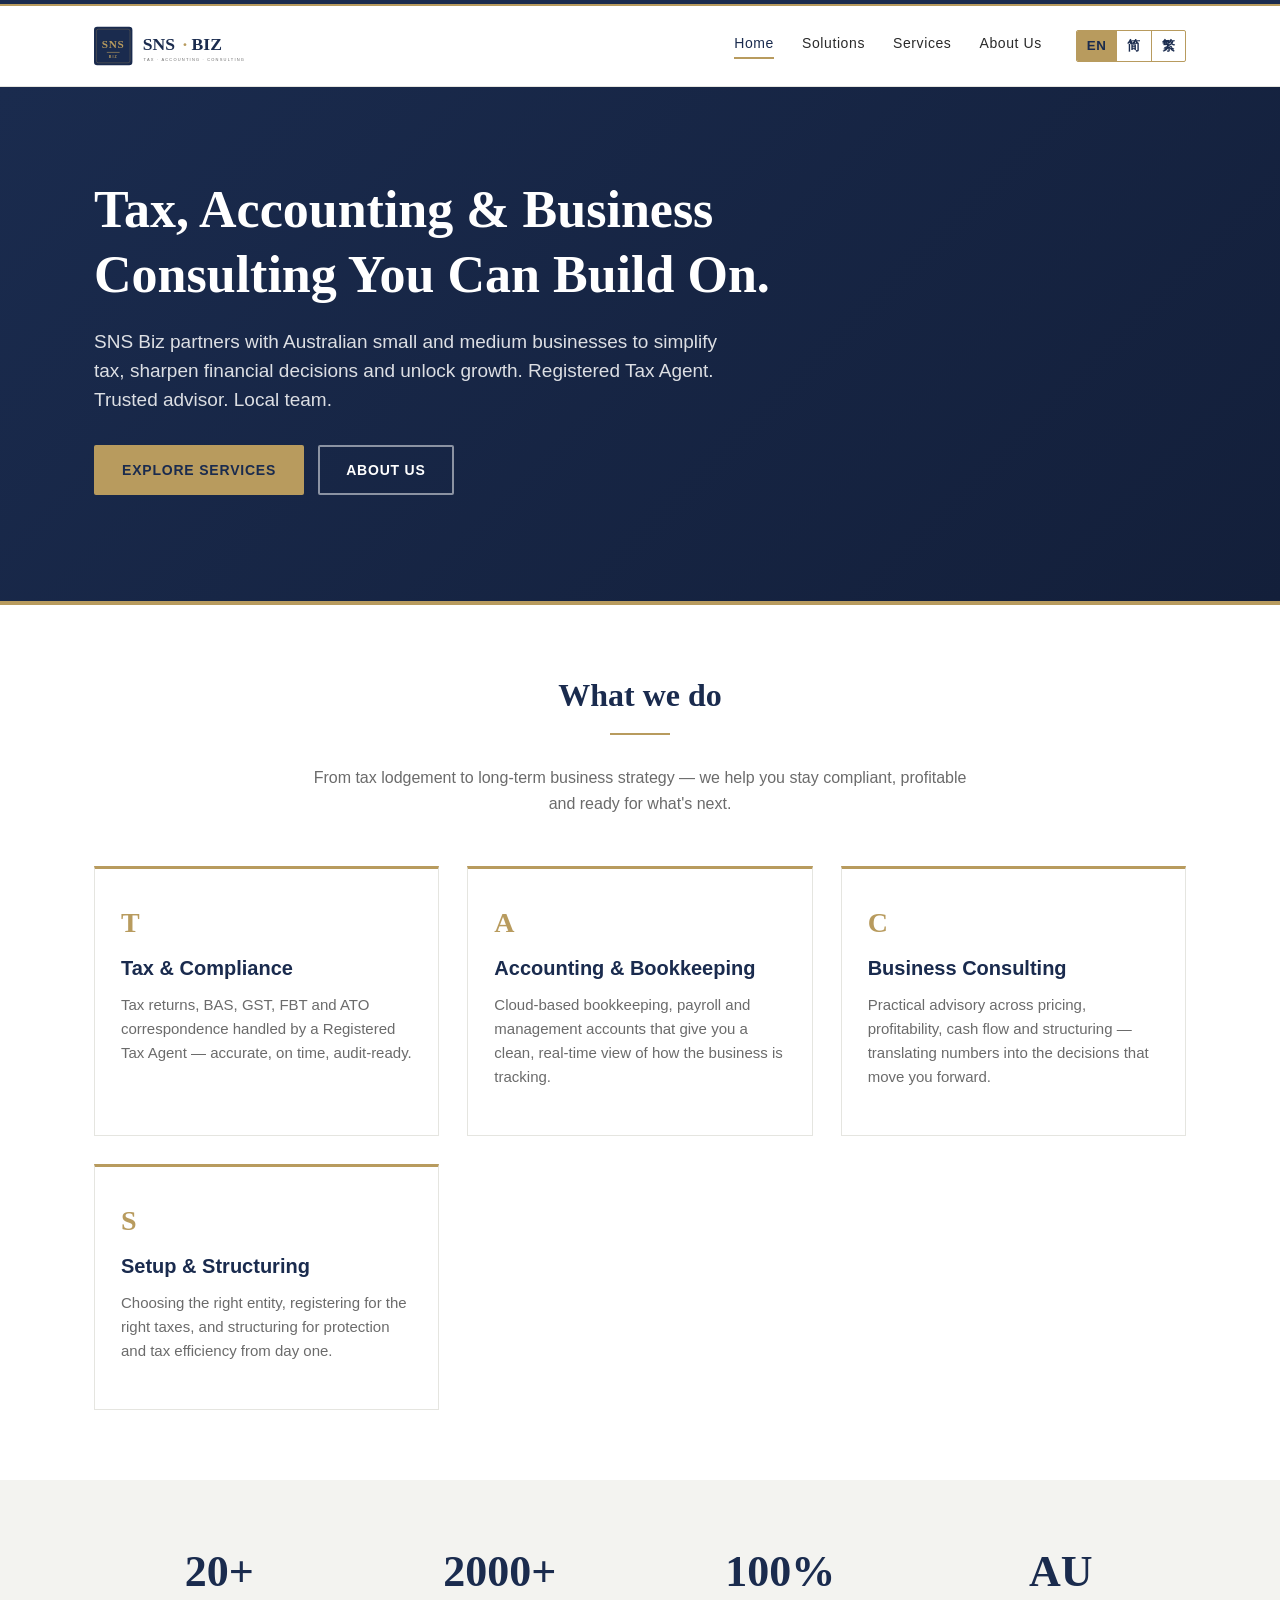
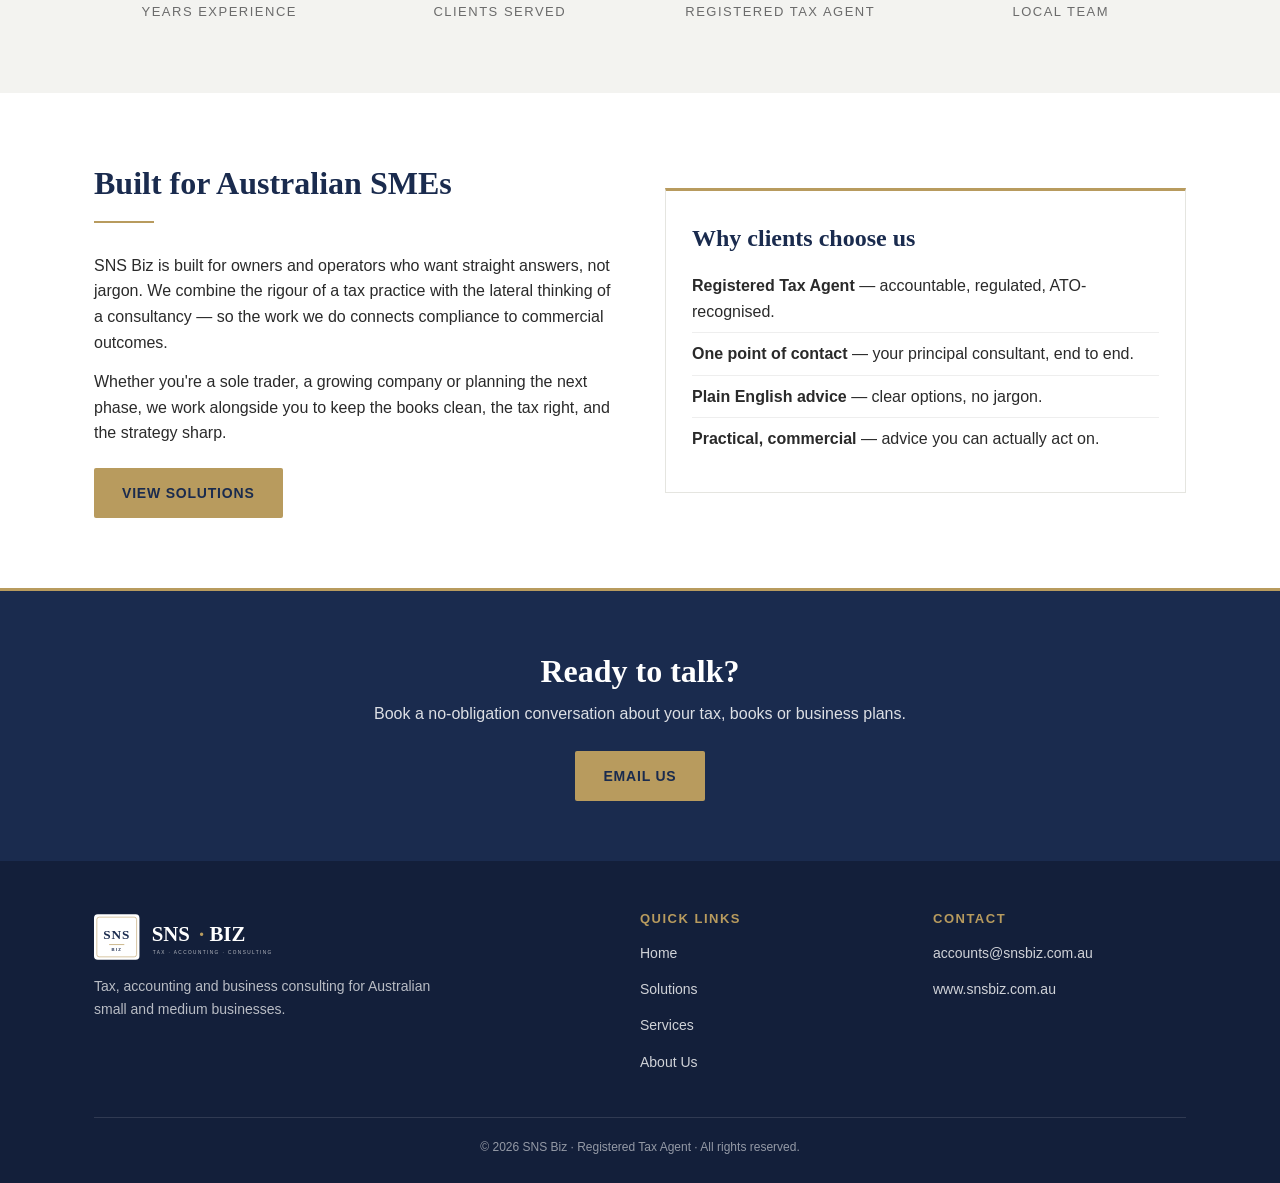
==== commit 99f9d721: "Update index.html" ====
--- a/index.html
+++ b/index.html
@@ -79,8 +79,8 @@
 <section class="stats">
   <div class="container">
     <div class="row">
-      <div class="stat"><div class="num">15+</div><span class="label" data-i18n="home.stats.years">Years Experience</span></div>
-      <div class="stat"><div class="num">200+</div><span class="label" data-i18n="home.stats.clients">Clients Served</span></div>
+      <div class="stat"><div class="num">20+</div><span class="label" data-i18n="home.stats.years">Years Experience</span></div>
+      <div class="stat"><div class="num">2000+</div><span class="label" data-i18n="home.stats.clients">Clients Served</span></div>
       <div class="stat"><div class="num">100%</div><span class="label" data-i18n="home.stats.agent">Registered Tax Agent</span></div>
       <div class="stat"><div class="num">AU</div><span class="label" data-i18n="home.stats.local">Local Team</span></div>
     </div>
